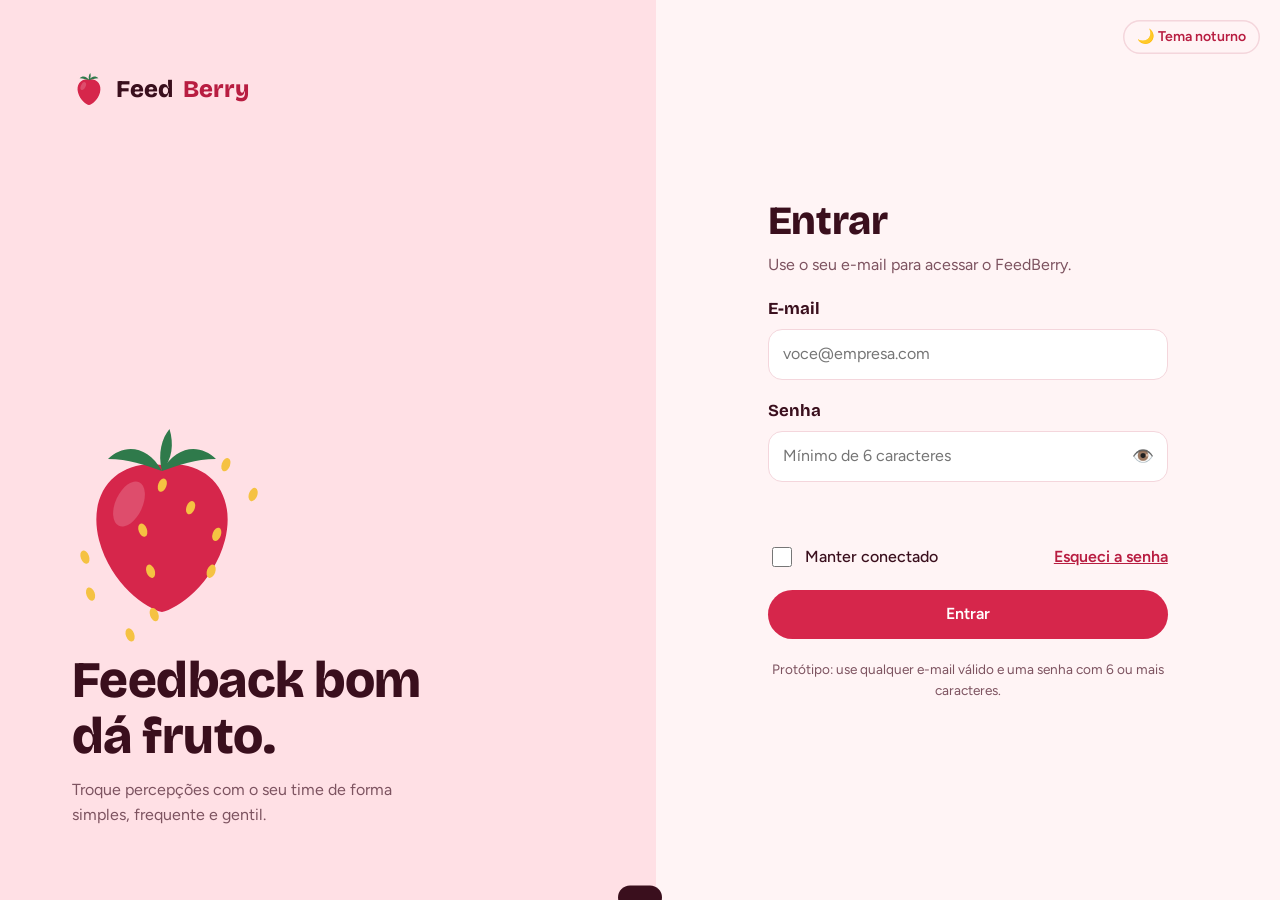
==== src/frontend/index.html @ 47cf2bc6 "feat(frontend): adiciona interface de login" ====
<!doctype html>
<html lang="pt-BR">
<head>
<meta charset="utf-8">
<meta name="viewport" content="width=device-width, initial-scale=1, viewport-fit=cover">
<title>FeedBerry · feedbacks que dão frutos</title>
<link rel="icon" href="data:image/svg+xml,%3Csvg xmlns='http://www.w3.org/2000/svg' viewBox='0 0 100 100'%3E%3Ctext y='.9em' font-size='90'%3E🍓%3C/text%3E%3C/svg%3E">
<link rel="preconnect" href="https://fonts.googleapis.com">
<link rel="preconnect" href="https://fonts.gstatic.com" crossorigin>
<link href="https://fonts.googleapis.com/css2?family=Bricolage+Grotesque:opsz,wght@12..96,500;12..96,700;12..96,800&family=Figtree:wght@400;500;600&display=swap" rel="stylesheet">
<style>
:root{
  --bg:#FFF4F5;--surface:#FFFFFF;--ink:#3A0F1D;--muted:#7D5360;--line:#F4D6DC;
  --berry:#D6264B;--berry-ink:#B81D41;--on-berry:#FFFFFF;--blush:#FFE0E5;--leaf:#2F7A4B;--seed:#F5C242;
  --elogio:#B81D41;--construtivo:#8F5A00;--ideia:#2F7A4B;
  --display:"Bricolage Grotesque","Trebuchet MS",system-ui,sans-serif;
  --body:"Figtree",system-ui,-apple-system,"Segoe UI",sans-serif;
}
:root[data-theme=dark]{color-scheme:dark;--bg:#1C0A10;--surface:#2A1019;--ink:#FFEAEE;--muted:#CBA3AE;--line:#4B2331;
  --berry:#FF5B7B;--berry-ink:#FF8AA1;--on-berry:#2A0A14;--blush:#3D1521;--leaf:#6FD197;
  --elogio:#FF8AA1;--construtivo:#F5C242;--ideia:#6FD197}
*{box-sizing:border-box}
html{scroll-padding-top:env(safe-area-inset-top,0px)}
body{margin:0;background:var(--bg);color:var(--ink);font:400 1rem/1.55 var(--body);min-height:100vh;display:grid;grid-template-columns:248px 1fr}
h1,h2,h3{font-family:var(--display);line-height:1.1;margin:0;letter-spacing:-.01em}
button,input,select,textarea{font:inherit;color:inherit}
:focus-visible{outline:3px solid var(--berry);outline-offset:2px;border-radius:8px}

/* navegação */
aside{position:sticky;top:0;height:100vh;padding:28px 18px;border-right:1px solid var(--line);display:flex;flex-direction:column;gap:28px}
.brand{display:flex;align-items:center;gap:10px;font:800 1.5rem var(--display);padding:0 10px;color:var(--ink);text-decoration:none}
.brand svg{width:34px;height:34px}
.brand span{color:var(--berry-ink)}
nav{display:flex;flex-direction:column;gap:4px}
nav a{display:flex;align-items:center;gap:12px;padding:11px 14px;border-radius:14px;color:var(--muted);text-decoration:none;font-weight:600}
nav a i{font-style:normal;font-size:1.15rem;width:24px;text-align:center}
nav a:hover{background:var(--blush);color:var(--ink)}
nav a[aria-current=page]{background:var(--berry);color:var(--on-berry)}
.me{margin-top:auto;display:flex;align-items:center;gap:10px;padding:12px;border-radius:16px;background:var(--blush)}
.me small{display:block;color:var(--muted);line-height:1.2}
.me strong{line-height:1.2}

/* conteúdo */
main{padding:40px clamp(20px,4vw,56px) 64px;max-width:1040px;width:100%}
.page-h{margin-bottom:28px}
.page-h h1{font-size:clamp(1.9rem,4vw,2.6rem);font-weight:800}
.page-h p{margin:8px 0 0;color:var(--muted);max-width:56ch}

.av{flex:none;width:44px;height:44px;border-radius:50%;display:grid;place-items:center;color:#fff;font:700 1.05rem var(--display)}
.av.lg{width:64px;height:64px;font-size:1.6rem}
.av.sm{width:34px;height:34px;font-size:.9rem}

.btn{display:inline-flex;align-items:center;justify-content:center;gap:8px;border:0;border-radius:999px;padding:12px 22px;font-weight:600;cursor:pointer;background:var(--berry);color:var(--on-berry);text-decoration:none;transition:transform .15s,filter .15s}
.btn:hover{filter:brightness(1.07);transform:translateY(-1px)}
.btn.ghost{background:transparent;color:var(--berry-ink);box-shadow:inset 0 0 0 1.5px var(--line)}
.btn.ghost:hover{background:var(--blush);filter:none}
.btn.sm{padding:6px 14px;font-size:.88rem}

/* painel */
.hero{display:grid;grid-template-columns:1.2fr .8fr;align-items:center;gap:24px;background:var(--blush);border-radius:32px;padding:clamp(24px,4vw,44px)}
.hero h1{font-size:clamp(2.2rem,5vw,3.4rem);font-weight:800}
.hero p{margin:14px 0 24px;max-width:44ch;color:var(--muted)}
.hero .acts{display:flex;gap:10px;flex-wrap:wrap}
.hero svg{width:100%;max-width:260px;justify-self:center;overflow:visible}
.seed{transform-box:fill-box;transform-origin:center;animation:pop .5s cubic-bezier(.3,1.6,.5,1) both;animation-delay:calc(var(--i)*70ms + 200ms)}
@keyframes pop{from{transform:scale(0) rotate(40deg);opacity:0}}
.stats{display:flex;margin:32px 0;border-block:1px solid var(--line)}
.stats div{flex:1;padding:20px 8px 20px 0}
.stats div+div{padding-left:24px;border-left:1px solid var(--line)}
.stats b{display:block;font:800 2.6rem/1 var(--display);color:var(--berry-ink)}
.stats span{color:var(--muted)}
.cols{display:grid;grid-template-columns:1.5fr 1fr;gap:32px;align-items:start}
.cols h2{font-size:1.35rem;margin-bottom:14px}
.bars{display:grid;gap:12px;margin:0;padding:0;list-style:none}
.bars li{display:grid;grid-template-columns:110px 1fr 24px;align-items:center;gap:10px;font-size:.92rem}
.bars .tr{height:10px;border-radius:99px;background:var(--blush);overflow:hidden}
.bars .tr i{display:block;height:100%;border-radius:99px;background:var(--berry)}
.bars em{font-style:normal;font-weight:600;text-align:right}

/* feedbacks */
.list{display:grid;gap:14px}
.fb{display:flex;gap:14px;background:var(--surface);border:1px solid var(--line);border-radius:20px;padding:18px}
.fb-b{flex:1;min-width:0}
.fb header{display:flex;flex-wrap:wrap;align-items:baseline;gap:4px 10px}
.fb .when{margin-left:auto;color:var(--muted);font-size:.85rem}
.fb .anon{font-size:.82rem;color:var(--muted)}
.fb p{margin:6px 0 12px;overflow-wrap:anywhere}
.fb footer{display:flex;flex-wrap:wrap;align-items:center;gap:8px}
.chip,.tag{border-radius:99px;padding:3px 12px;font-size:.82rem;font-weight:600}
.chip{color:var(--c);background:color-mix(in srgb,var(--c) 14%,transparent)}
.tag{color:var(--muted);box-shadow:inset 0 0 0 1px var(--line)}
.ok{margin-left:auto;color:var(--leaf);font-weight:600;font-size:.88rem}
.fb footer .btn{margin-left:auto}
.filters{display:flex;gap:8px;flex-wrap:wrap;margin-bottom:18px}
.filters button{border:0;cursor:pointer;border-radius:99px;padding:8px 16px;font-weight:600;background:var(--surface);box-shadow:inset 0 0 0 1.5px var(--line);color:var(--muted)}
.filters button[aria-pressed=true]{background:var(--ink);color:var(--bg);box-shadow:none}
.empty{text-align:center;padding:48px 20px;border:2px dashed var(--line);border-radius:24px;color:var(--muted)}
.empty b{display:block;font:700 1.2rem var(--display);color:var(--ink);margin-bottom:6px}

/* formulário */
form{display:grid;gap:26px;background:var(--surface);border:1px solid var(--line);border-radius:28px;padding:clamp(20px,4vw,36px)}
fieldset{border:0;padding:0;margin:0}
legend,label.l{font:700 1.05rem var(--display);margin-bottom:10px;display:block;padding:0}
select,textarea{width:100%;border:1.5px solid var(--line);background:var(--bg);border-radius:14px;padding:12px 14px}
textarea{min-height:140px;resize:vertical}
.opts{display:flex;flex-wrap:wrap;gap:10px}
.opts label{position:relative;cursor:pointer}
.opts input{position:absolute;opacity:0;inset:0;cursor:pointer}
.opts span{display:inline-block;padding:9px 16px;border-radius:99px;font-weight:600;box-shadow:inset 0 0 0 1.5px var(--line);color:var(--muted)}
.opts label:has(input:checked) span{background:var(--c,var(--ink));color:var(--bg);box-shadow:none}
.opts label:has(input:focus-visible) span{outline:3px solid var(--berry);outline-offset:2px}
.types label{--c:var(--ink)}
.types label:nth-child(1){--c:var(--berry)}
.types label:nth-child(1):has(input:checked) span{color:var(--on-berry)}
.types label:nth-child(2){--c:#C98400}
.types label:nth-child(3){--c:var(--leaf)}
.types label:nth-child(3):has(input:checked) span{color:var(--bg)}
.sub{display:flex;align-items:center;justify-content:space-between;gap:16px;flex-wrap:wrap}
.sub small{color:var(--muted)}
.chk{display:flex;gap:10px;align-items:center;font-weight:500}
.chk input{width:20px;height:20px;accent-color:var(--berry)}
#err{color:var(--berry-ink);font-weight:600;min-height:1.4em;margin:0}

/* equipe */
.team{display:grid;grid-template-columns:repeat(auto-fill,minmax(230px,1fr));gap:18px}
.mem{background:var(--surface);border:1px solid var(--line);border-radius:24px;padding:24px;display:grid;gap:4px;justify-items:start}
.mem:nth-child(3n+2){border-radius:24px 24px 24px 56px}
.mem:nth-child(3n){border-radius:56px 24px 24px 24px}
.mem h3{font-size:1.25rem;margin-top:10px}
.mem p{margin:0;color:var(--muted);font-size:.92rem}
.mem .n{margin:10px 0 14px;font-size:.92rem}

body{transition:background .3s,color .3s}
.top{display:flex;justify-content:flex-end;gap:8px;margin:-10px 0 18px}
body.out{display:block;padding:0}
body.out aside,body.out main{display:none}
#login{display:none;min-height:100vh;grid-template-columns:1.05fr 1fr}
body.out #login{display:grid}
.l-art{background:var(--blush);display:flex;flex-direction:column;justify-content:center;align-items:flex-start;gap:14px;padding:clamp(28px,6vw,72px)}
.l-art .brand{padding:0;margin-bottom:auto}
.l-art h2{font-size:clamp(2rem,4vw,3.2rem);font-weight:800;max-width:12ch}
.l-art p{margin:0;color:var(--muted);max-width:38ch}
#lart svg{width:min(250px,60%);overflow:visible;margin-block:12px}
.l-form{position:relative;display:grid;align-content:center;padding:clamp(24px,5vw,64px)}
.l-tt{position:absolute;top:calc(20px + env(safe-area-inset-top,0px));right:20px}
#lf{width:100%;max-width:400px;margin:0 auto;background:none;border:0;padding:0;gap:20px}
#lf h1{font-size:2.5rem;font-weight:800}
.sub-t{margin:-10px 0 0;color:var(--muted)}
#lf input:not([type=checkbox]){width:100%;border:1.5px solid var(--line);background:var(--surface);border-radius:14px;padding:12px 14px}
.pw{position:relative}
.pw input{padding-right:52px!important}
.eye{position:absolute;right:6px;top:50%;transform:translateY(-50%);border:0;background:none;cursor:pointer;font-size:1.1rem;padding:8px;border-radius:10px}
#lerr{color:var(--berry-ink);font-weight:600;min-height:1.4em;margin:0}
#lf .sub a{color:var(--berry-ink);font-weight:600}
.hint{color:var(--muted);font-size:.85rem;text-align:center}
@media (max-width:820px){#login{grid-template-columns:1fr}.l-art{padding:24px;gap:8px}.l-art .brand{margin-bottom:0}.l-art p{display:none}#lart svg{width:110px;margin:0}.l-form{align-content:start;padding-top:64px}}
#toast{position:fixed;left:50%;bottom:calc(24px + env(safe-area-inset-bottom,0px));transform:translate(-50%,140%);background:var(--ink);color:var(--bg);padding:12px 22px;border-radius:99px;font-weight:600;transition:transform .35s cubic-bezier(.3,1.4,.5,1);z-index:30}
#toast.on{transform:translate(-50%,0)}

@media (max-width:820px){
  body{grid-template-columns:1fr;padding-bottom:calc(76px + env(safe-area-inset-bottom,0px))}
  aside{position:fixed;inset:auto 0 0 0;height:auto;z-index:20;flex-direction:row;padding:6px 8px calc(6px + env(safe-area-inset-bottom,0px));background:var(--surface);border:0;border-top:1px solid var(--line)}
  .brand,.me{display:none}
  nav{flex-direction:row;width:100%;justify-content:space-around}
  nav a{flex-direction:column;gap:0;padding:6px 8px;font-size:.72rem;border-radius:12px}
  main{padding-top:calc(24px + env(safe-area-inset-top,0px))}
  .hero,.cols{grid-template-columns:1fr}
  .hero svg{max-width:190px;order:-1}
  .stats b{font-size:2rem}
  .stats div+div{padding-left:14px}
}
@media (prefers-reduced-motion:reduce){*{animation:none!important;transition:none!important}}
</style>
</head>
<body>
<aside>
  <a class="brand" href="#painel" aria-label="FeedBerry, ir ao painel"><svg viewBox="0 0 120 130" aria-hidden="true"><use href="#berry-shape"/></svg>Feed<span>Berry</span></a>
  <nav id="nav" aria-label="Principal">
    <a href="#painel"><i>🏡</i>Painel</a>
    <a href="#enviar"><i>✍️</i>Enviar</a>
    <a href="#recebidos"><i>💌</i>Recebidos</a>
    <a href="#enviados"><i>🚀</i>Enviados</a>
    <a href="#equipe"><i>🍓</i>Equipe</a>
  </nav>
  <div class="me" id="me"></div>
</aside>
<main id="app" tabindex="-1"></main>
<section id="login" aria-label="Entrar no FeedBerry">
  <div class="l-art">
    <div class="brand"><svg viewBox="0 0 120 130" aria-hidden="true"><use href="#berry-shape"/></svg>Feed<span>Berry</span></div>
    <div id="lart"></div>
    <h2>Feedback bom dá fruto.</h2>
    <p>Troque percepções com o seu time de forma simples, frequente e gentil.</p>
  </div>
  <div class="l-form">
    <div class="l-tt"><button class="tt btn ghost sm" type="button" onclick="toggleTheme()"></button></div>
    <form id="lf" novalidate onsubmit="entrar(event)">
      <h1>Entrar</h1>
      <p class="sub-t">Use o seu e-mail para acessar o FeedBerry.</p>
      <div><label class="l" for="em">E-mail</label><input id="em" name="email" type="email" autocomplete="email" placeholder="voce@empresa.com"></div>
      <div><label class="l" for="pw">Senha</label><div class="pw"><input id="pw" name="pw" type="password" autocomplete="current-password" placeholder="Mínimo de 6 caracteres"><button class="eye" type="button" onclick="verSenha(this)" aria-label="Mostrar senha">👁️</button></div></div>
      <p id="lerr" role="alert"></p>
      <div class="sub"><label class="chk"><input type="checkbox" name="rem"> Manter conectado</label><a href="#" onclick="event.preventDefault();toast('Recuperação de senha em breve')">Esqueci a senha</a></div>
      <button class="btn" type="submit">Entrar</button>
      <small class="hint">Protótipo: use qualquer e-mail válido e uma senha com 6 ou mais caracteres.</small>
    </form>
  </div>
</section>
<div id="toast" role="status" aria-live="polite"></div>

<svg width="0" height="0" style="position:absolute" aria-hidden="true">
  <symbol id="berry-shape" viewBox="0 0 120 130">
    <path d="M60 28C30 24 10 46 18 78c8 30 32 46 42 48 10-2 34-18 42-48 8-32-12-54-42-50z" fill="var(--berry)"/>
    <ellipse cx="38" cy="54" rx="9" ry="16" transform="rotate(25 38 54)" fill="#fff" opacity=".18"/>
    <path d="M60 32C50 14 34 14 24 24c14 0 24 4 36 8zM60 32c10-18 26-18 36-8-14 0-24 4-36 8zM60 32c-3-12 0-22 5-28 3 10 2 20-5 28z" fill="var(--leaf)"/>
  </symbol>
</svg>

<script>
const $=s=>document.querySelector(s);
const esc=s=>s.replace(/[&<>"']/g,c=>({'&':'&amp;','<':'&lt;','>':'&gt;','"':'&quot;',"'":'&#39;'}[c]));
const ME='Fernando';
const P=[['Fernando','Gerente de Projetos','#D6264B'],['Paula','Desenvolvedora','#D2691E'],['Enzo','Desenvolvedor','#2F7A4B'],['Samara','Desenvolvedora','#8E4BC4'],['Aimê','Desenvolvedora','#2F7FBF'],['Matheus','Desenvolvedor','#B03A7A']].map(([n,r,c])=>({n,r,c}));
const person=n=>P.find(p=>p.n===n);
const TYPES={elogio:{l:'Elogio',i:'🍓'},construtivo:{l:'Construtivo',i:'🌱'},ideia:{l:'Ideia',i:'💡'}};
const TAGS=['Comunicação','Colaboração','Entrega','Liderança','Criatividade','Autonomia'];
let id=100,pref='',flt={in:'todos',out:'todos'};
const F=[
 {id:1,from:'Paula',to:'Fernando',t:'elogio',tags:['Liderança','Comunicação'],m:'Obrigada por abrir espaço na daily para todo mundo opinar. Isso deixou o time bem mais à vontade.',d:0,th:false},
 {id:2,from:'Enzo',to:'Fernando',t:'ideia',tags:['Colaboração'],m:'Que tal fazermos uma retrospectiva curta a cada sprint para revisar os feedbacks do período?',d:1,th:false,anon:true},
 {id:3,from:'Samara',to:'Fernando',t:'construtivo',tags:['Comunicação'],m:'Nas últimas reuniões os prazos mudaram em cima da hora. Avisar com mais antecedência ajudaria a gente a se organizar.',d:3,th:true},
 {id:4,from:'Matheus',to:'Fernando',t:'elogio',tags:['Entrega'],m:'A organização do backlog ficou excelente. Dá para saber exatamente o que vem a seguir.',d:5,th:true},
 {id:5,from:'Aimê',to:'Fernando',t:'elogio',tags:['Colaboração','Autonomia'],m:'Valeu por confiar na minha decisão sobre a arquitetura da API. Aprendi muito com a liberdade.',d:8,th:false},
 {id:6,from:'Fernando',to:'Paula',t:'elogio',tags:['Entrega','Criatividade'],m:'Sua proposta de tela inicial ficou linda e muito clara. Parabéns pelo capricho!',d:1,th:true},
 {id:7,from:'Fernando',to:'Enzo',t:'construtivo',tags:['Comunicação'],m:'Seus commits estão ótimos, mas faltam descrições nos pull requests. Isso ajudaria a revisão.',d:4,th:false},
 {id:8,from:'Paula',to:'Samara',t:'ideia',tags:['Criatividade'],m:'Podemos pensar em um mural de conquistas da equipe na página inicial.',d:2,th:true}
];
const when=d=>d===0?'hoje':d===1?'ontem':`há ${d} dias`;
const av=(n,c='')=>{const p=person(n);return p?`<span class="av ${c}" style="background:${p.c}" aria-hidden="true">${n[0]}</span>`:`<span class="av ${c}" style="background:#9a8088" aria-hidden="true">?</span>`};
const berry=(n,cls='')=>{const pos=[[40,52],[60,48],[80,52],[32,74],[52,70],[72,70],[90,74],[42,94],[62,90],[82,94],[52,110],[72,110]];
 return `<svg viewBox="0 0 120 130" class="${cls}" role="img" aria-label="${n} de 12 sementes preenchidas"><use href="#berry-shape"/>${pos.map(([x,y],i)=>`<ellipse class="seed" style="--i:${i}" cx="${x}" cy="${y}" rx="2.8" ry="4.6" transform="rotate(${i%2?-20:20} ${x} ${y})" fill="${i<n?'var(--seed)':'#fff'}" opacity="${i<n?1:.35}"/>`).join('')}</svg>`};

const card=(f,mode)=>{const who=mode==='in'?(f.anon?'Anônimo':f.from):f.to,ty=TYPES[f.t];
 return `<article class="fb">${av(who)}<div class="fb-b"><header><strong>${mode==='in'?'De':'Para'} ${who}</strong>${f.anon&&mode==='out'?'<span class="anon">enviado como anônimo</span>':''}<span class="when">${when(f.d)}</span></header><p>${esc(f.m)}</p><footer><span class="chip" style="--c:var(--${f.t})">${ty.i} ${ty.l}</span>${f.tags.map(t=>`<span class="tag">${t}</span>`).join('')}${mode==='in'?(f.th?'<span class="ok">Agradecido ✓</span>':`<button class="btn ghost sm" onclick="agradecer(${f.id})">Agradecer</button>`):''}</footer></div></article>`};

const head=(t,p)=>`<div class="page-h"><h1>${t}</h1><p>${p}</p></div>`;
const empty=(t,p,btn='')=>`<div class="empty"><b>${t}</b>${p}${btn?`<div style="margin-top:16px">${btn}</div>`:''}</div>`;

const V={
 painel(){
  const rin=F.filter(f=>f.to===ME),rout=F.filter(f=>f.from===ME),pend=rin.filter(f=>!f.th).length;
  const h=new Date().getHours(),g=h<12?'Bom dia':h<18?'Boa tarde':'Boa noite';
  const cnt=TAGS.map(t=>[t,rin.filter(f=>f.tags.includes(t)).length]).sort((a,b)=>b[1]-a[1]),mx=Math.max(1,cnt[0][1]);
  return `<section class="hero"><div><h1>${g}, ${ME}!</h1><p>Você tem ${rin.length} feedbacks no seu cesto. Cada semente é um retorno que ajuda você a crescer, e o time também espera o seu.</p><div class="acts"><a class="btn" href="#enviar">Enviar um feedback</a><a class="btn ghost" href="#recebidos">Ler recebidos</a></div></div>${berry(Math.min(12,rin.length))}</section>
  <div class="stats"><div><b>${rin.length}</b><span>recebidos</span></div><div><b>${rout.length}</b><span>enviados</span></div><div><b>${pend}</b><span>para agradecer</span></div></div>
  <div class="cols"><section><h2>Chegou agora</h2><div class="list">${rin.slice(0,3).map(f=>card(f,'in')).join('')}</div></section>
  <section><h2>O que mais destacam em você</h2><ul class="bars">${cnt.map(([t,n])=>`<li><span>${t}</span><span class="tr"><i style="width:${n/mx*100}%"></i></span><em>${n}</em></li>`).join('')}</ul></section></div>`},
 enviar(){
  return head('Enviar feedback','Seja específico e gentil: conte o que aconteceu e o efeito que teve. Feedback bom ajuda a pessoa a agir.')+
  `<form id="f" novalidate onsubmit="enviar(event)">
   <div><label class="l" for="to">Para quem?</label><select id="to" name="to"><option value="">Escolha uma pessoa</option>${P.filter(p=>p.n!==ME).map(p=>`<option ${p.n===pref?'selected':''}>${p.n}</option>`).join('')}</select></div>
   <fieldset><legend>Que tipo de feedback é?</legend><div class="opts types">${Object.entries(TYPES).map(([k,v],i)=>`<label><input type="radio" name="t" value="${k}" ${i===0?'checked':''}><span>${v.i} ${v.l}</span></label>`).join('')}</div></fieldset>
   <fieldset><legend>Sobre quais competências?</legend><div class="opts">${TAGS.map(t=>`<label><input type="checkbox" name="tag" value="${t}"><span>${t}</span></label>`).join('')}</div></fieldset>
   <div><label class="l" for="m">Sua mensagem</label><textarea id="m" name="m" maxlength="500" placeholder="Ex.: Na apresentação de ontem, a forma como você explicou a arquitetura deixou tudo mais claro para o cliente." oninput="$('#cnt').textContent=this.value.length"></textarea></div>
   <p id="err" role="alert"></p>
   <div class="sub"><label class="chk"><input type="checkbox" name="anon"> Enviar como anônimo</label><small><span id="cnt">0</span>/500</small><button class="btn" type="submit">Enviar feedback</button></div></form>`},
 recebidos(){return lista('in','Recebidos','Tudo o que o time compartilhou com você.',F.filter(f=>f.to===ME))},
 enviados(){return lista('out','Enviados','O histórico de feedbacks que você deu.',F.filter(f=>f.from===ME))},
 equipe(){
  return head('Equipe Morangotangos','Conheça quem está no seu time e envie um feedback em um toque.')+
  `<div class="team">${P.map(p=>`<article class="mem">${av(p.n,'lg')}<h3>${p.n}</h3><p>${p.r}</p><p class="n">Recebeu ${F.filter(f=>f.to===p.n).length} · Enviou ${F.filter(f=>f.from===p.n).length}</p>${p.n===ME?'<span class="chip" style="--c:var(--elogio)">Você</span>':`<button class="btn ghost sm" onclick="go('enviar','${p.n}')">Enviar feedback</button>`}</article>`).join('')}</div>`}
};
function lista(m,t,sub,items){
  const k=flt[m],shown=k==='todos'?items:items.filter(f=>f.t===k);
  const fl=`<div class="filters" role="group" aria-label="Filtrar por tipo">${['todos',...Object.keys(TYPES)].map(x=>`<button aria-pressed="${k===x}" onclick="setF('${m}','${x}')">${x==='todos'?'Todos':TYPES[x].l}</button>`).join('')}</div>`;
  const body=shown.length?`<div class="list">${shown.map(f=>card(f,m)).join('')}</div>`:items.length?empty('Nada por aqui','Nenhum feedback desse tipo ainda.'):empty('Seu cesto está vazio','Quando houver feedbacks, eles aparecem aqui.','<a class="btn" href="#enviar">Enviar o primeiro</a>');
  return head(t,sub)+fl+body;
}

function route(){
  const v=location.hash.slice(1),k=V[v]?v:'painel';
  $('#app').innerHTML=bar()+V[k]();paintTheme();
  document.querySelectorAll('#nav a').forEach(a=>a.toggleAttribute('aria-current',a.hash==='#'+k)||a.removeAttribute('aria-current'));
  document.querySelectorAll('#nav a[aria-current]').forEach(a=>a.setAttribute('aria-current','page'));
  document.title=`${k[0].toUpperCase()+k.slice(1)} · FeedBerry`;
}
function go(v,to){pref=to||'';location.hash==='#'+v?route():location.hash=v;window.scrollTo(0,0)}
function setF(m,x){flt[m]=x;route()}
function toast(t){const e=$('#toast');e.textContent=t;e.classList.add('on');clearTimeout(toast.t);toast.t=setTimeout(()=>e.classList.remove('on'),2600)}
function agradecer(i){F.find(f=>f.id===i).th=true;route();toast('Agradecimento enviado')}
function enviar(e){
  e.preventDefault();const fd=new FormData(e.target),to=fd.get('to'),m=fd.get('m').trim();
  if(!to)return $('#err').textContent='Escolha quem vai receber o feedback.';
  if(m.length<10)return $('#err').textContent='Escreva pelo menos 10 caracteres para o feedback ser útil.';
  F.unshift({id:++id,from:ME,to,t:fd.get('t'),tags:fd.getAll('tag'),m,d:0,anon:!!fd.get('anon'),th:false});
  pref='';location.hash='enviados';toast(`Feedback enviado para ${to}`);
}
$('#me').innerHTML=`${av(ME,'sm')}<div><strong>${ME}</strong><small>${person(ME).r}</small></div>`;
const bar=()=>`<div class="top"><button class="tt btn ghost sm" type="button" onclick="toggleTheme()"></button><button class="btn ghost sm" type="button" onclick="sair()">Sair</button></div>`;
const getS=k=>{try{return localStorage.getItem(k)}catch(e){return null}};
const setS=(k,v)=>{try{v==null?localStorage.removeItem(k):localStorage.setItem(k,v)}catch(e){}};
let logged=getS('fb-auth')==='1';
function paintTheme(){const d=document.documentElement.dataset.theme==='dark';document.querySelectorAll('.tt').forEach(b=>{b.textContent=d?'☀️ Tema claro':'🌙 Tema noturno'})}
function setTheme(t){document.documentElement.dataset.theme=t;setS('fb-theme',t);paintTheme()}
function toggleTheme(){setTheme(document.documentElement.dataset.theme==='dark'?'light':'dark')}
function verSenha(b){const i=$('#pw'),s=i.type==='password';i.type=s?'text':'password';b.setAttribute('aria-label',s?'Ocultar senha':'Mostrar senha');b.textContent=s?'🙈':'👁️'}
function paintAuth(){document.body.classList.toggle('out',!logged);if(logged)route();else paintTheme()}
function entrar(e){
  e.preventDefault();const fd=new FormData(e.target),em=fd.get('email').trim(),pw=fd.get('pw');
  if(!/^\S+@\S+\.\S+$/.test(em))return $('#lerr').textContent='Digite um e-mail válido, como nome@empresa.com.';
  if(pw.length<6)return $('#lerr').textContent='A senha precisa ter pelo menos 6 caracteres.';
  logged=true;if(fd.get('rem'))setS('fb-auth','1');
  location.hash='painel';paintAuth();window.scrollTo(0,0);toast(`Bem-vindo de volta, ${ME}!`);
}
function sair(){logged=false;setS('fb-auth',null);$('#lf').reset();$('#lerr').textContent='';location.hash='';paintAuth();window.scrollTo(0,0);toast('Você saiu da conta')}
document.documentElement.dataset.theme=getS('fb-theme')||(matchMedia('(prefers-color-scheme:dark)').matches?'dark':'light');
$('#lart').innerHTML=berry(12);
addEventListener('hashchange',()=>{if(logged){route();window.scrollTo(0,0)}});
paintAuth();
</script>
</body>
</html>
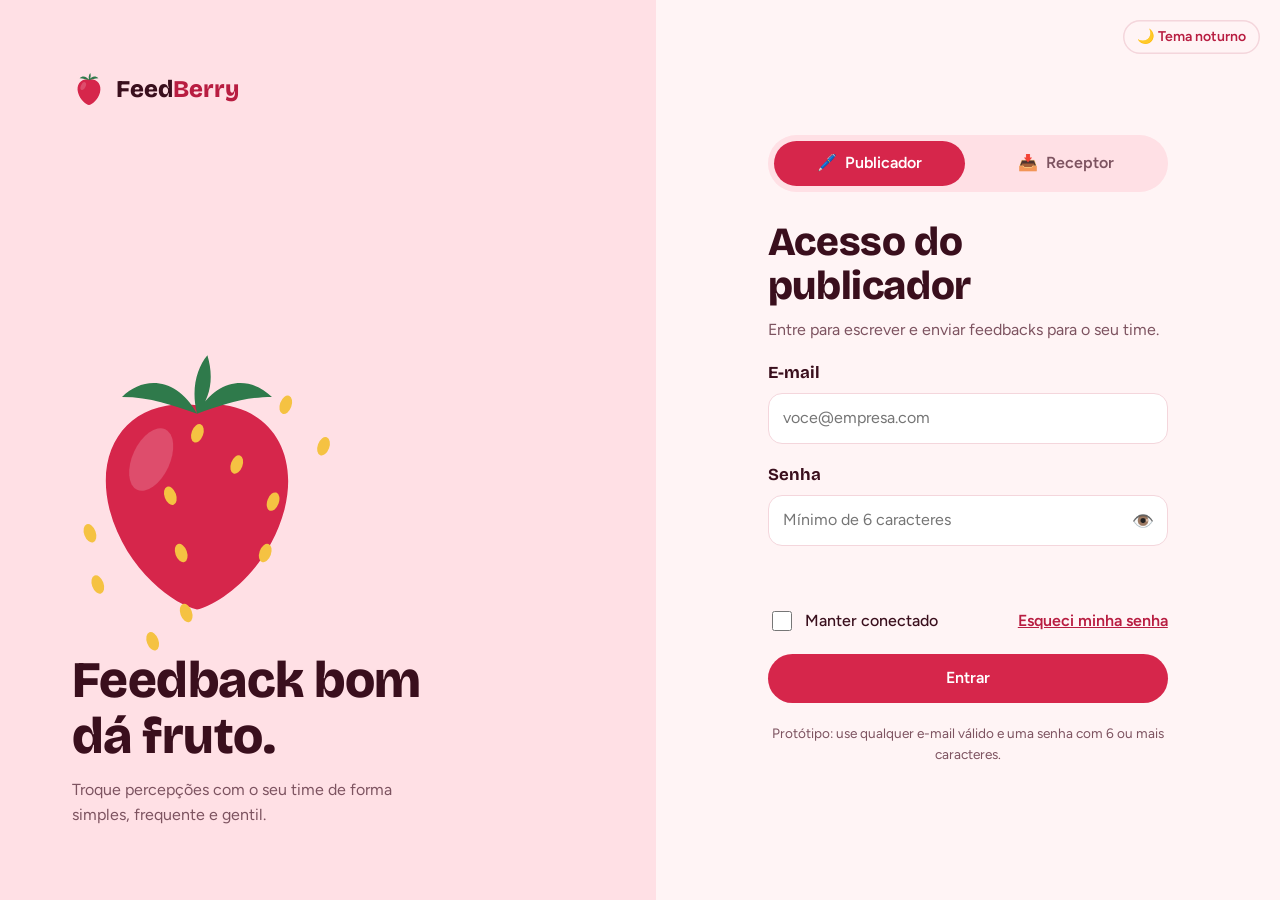
==== commit 803f0eff: "fix(frontend): corrige estrutura de pastas e local da documentação Move o conteúdo de src/frontend/s" ====
--- a/src/frontend/index.html
+++ b/src/frontend/index.html
@@ -3,320 +3,120 @@
 <head>
 <meta charset="utf-8">
 <meta name="viewport" content="width=device-width, initial-scale=1, viewport-fit=cover">
-<title>FeedBerry · feedbacks que dão frutos</title>
+<title>Acesso do publicador · FeedBerry</title>
 <link rel="icon" href="data:image/svg+xml,%3Csvg xmlns='http://www.w3.org/2000/svg' viewBox='0 0 100 100'%3E%3Ctext y='.9em' font-size='90'%3E🍓%3C/text%3E%3C/svg%3E">
 <link rel="preconnect" href="https://fonts.googleapis.com">
 <link rel="preconnect" href="https://fonts.gstatic.com" crossorigin>
 <link href="https://fonts.googleapis.com/css2?family=Bricolage+Grotesque:opsz,wght@12..96,500;12..96,700;12..96,800&family=Figtree:wght@400;500;600&display=swap" rel="stylesheet">
-<style>
-:root{
-  --bg:#FFF4F5;--surface:#FFFFFF;--ink:#3A0F1D;--muted:#7D5360;--line:#F4D6DC;
-  --berry:#D6264B;--berry-ink:#B81D41;--on-berry:#FFFFFF;--blush:#FFE0E5;--leaf:#2F7A4B;--seed:#F5C242;
-  --elogio:#B81D41;--construtivo:#8F5A00;--ideia:#2F7A4B;
-  --display:"Bricolage Grotesque","Trebuchet MS",system-ui,sans-serif;
-  --body:"Figtree",system-ui,-apple-system,"Segoe UI",sans-serif;
-}
-:root[data-theme=dark]{color-scheme:dark;--bg:#1C0A10;--surface:#2A1019;--ink:#FFEAEE;--muted:#CBA3AE;--line:#4B2331;
-  --berry:#FF5B7B;--berry-ink:#FF8AA1;--on-berry:#2A0A14;--blush:#3D1521;--leaf:#6FD197;
-  --elogio:#FF8AA1;--construtivo:#F5C242;--ideia:#6FD197}
-*{box-sizing:border-box}
-html{scroll-padding-top:env(safe-area-inset-top,0px)}
-body{margin:0;background:var(--bg);color:var(--ink);font:400 1rem/1.55 var(--body);min-height:100vh;display:grid;grid-template-columns:248px 1fr}
-h1,h2,h3{font-family:var(--display);line-height:1.1;margin:0;letter-spacing:-.01em}
-button,input,select,textarea{font:inherit;color:inherit}
-:focus-visible{outline:3px solid var(--berry);outline-offset:2px;border-radius:8px}
-
-/* navegação */
-aside{position:sticky;top:0;height:100vh;padding:28px 18px;border-right:1px solid var(--line);display:flex;flex-direction:column;gap:28px}
-.brand{display:flex;align-items:center;gap:10px;font:800 1.5rem var(--display);padding:0 10px;color:var(--ink);text-decoration:none}
-.brand svg{width:34px;height:34px}
-.brand span{color:var(--berry-ink)}
-nav{display:flex;flex-direction:column;gap:4px}
-nav a{display:flex;align-items:center;gap:12px;padding:11px 14px;border-radius:14px;color:var(--muted);text-decoration:none;font-weight:600}
-nav a i{font-style:normal;font-size:1.15rem;width:24px;text-align:center}
-nav a:hover{background:var(--blush);color:var(--ink)}
-nav a[aria-current=page]{background:var(--berry);color:var(--on-berry)}
-.me{margin-top:auto;display:flex;align-items:center;gap:10px;padding:12px;border-radius:16px;background:var(--blush)}
-.me small{display:block;color:var(--muted);line-height:1.2}
-.me strong{line-height:1.2}
-
-/* conteúdo */
-main{padding:40px clamp(20px,4vw,56px) 64px;max-width:1040px;width:100%}
-.page-h{margin-bottom:28px}
-.page-h h1{font-size:clamp(1.9rem,4vw,2.6rem);font-weight:800}
-.page-h p{margin:8px 0 0;color:var(--muted);max-width:56ch}
-
-.av{flex:none;width:44px;height:44px;border-radius:50%;display:grid;place-items:center;color:#fff;font:700 1.05rem var(--display)}
-.av.lg{width:64px;height:64px;font-size:1.6rem}
-.av.sm{width:34px;height:34px;font-size:.9rem}
-
-.btn{display:inline-flex;align-items:center;justify-content:center;gap:8px;border:0;border-radius:999px;padding:12px 22px;font-weight:600;cursor:pointer;background:var(--berry);color:var(--on-berry);text-decoration:none;transition:transform .15s,filter .15s}
-.btn:hover{filter:brightness(1.07);transform:translateY(-1px)}
-.btn.ghost{background:transparent;color:var(--berry-ink);box-shadow:inset 0 0 0 1.5px var(--line)}
-.btn.ghost:hover{background:var(--blush);filter:none}
-.btn.sm{padding:6px 14px;font-size:.88rem}
-
-/* painel */
-.hero{display:grid;grid-template-columns:1.2fr .8fr;align-items:center;gap:24px;background:var(--blush);border-radius:32px;padding:clamp(24px,4vw,44px)}
-.hero h1{font-size:clamp(2.2rem,5vw,3.4rem);font-weight:800}
-.hero p{margin:14px 0 24px;max-width:44ch;color:var(--muted)}
-.hero .acts{display:flex;gap:10px;flex-wrap:wrap}
-.hero svg{width:100%;max-width:260px;justify-self:center;overflow:visible}
-.seed{transform-box:fill-box;transform-origin:center;animation:pop .5s cubic-bezier(.3,1.6,.5,1) both;animation-delay:calc(var(--i)*70ms + 200ms)}
-@keyframes pop{from{transform:scale(0) rotate(40deg);opacity:0}}
-.stats{display:flex;margin:32px 0;border-block:1px solid var(--line)}
-.stats div{flex:1;padding:20px 8px 20px 0}
-.stats div+div{padding-left:24px;border-left:1px solid var(--line)}
-.stats b{display:block;font:800 2.6rem/1 var(--display);color:var(--berry-ink)}
-.stats span{color:var(--muted)}
-.cols{display:grid;grid-template-columns:1.5fr 1fr;gap:32px;align-items:start}
-.cols h2{font-size:1.35rem;margin-bottom:14px}
-.bars{display:grid;gap:12px;margin:0;padding:0;list-style:none}
-.bars li{display:grid;grid-template-columns:110px 1fr 24px;align-items:center;gap:10px;font-size:.92rem}
-.bars .tr{height:10px;border-radius:99px;background:var(--blush);overflow:hidden}
-.bars .tr i{display:block;height:100%;border-radius:99px;background:var(--berry)}
-.bars em{font-style:normal;font-weight:600;text-align:right}
-
-/* feedbacks */
-.list{display:grid;gap:14px}
-.fb{display:flex;gap:14px;background:var(--surface);border:1px solid var(--line);border-radius:20px;padding:18px}
-.fb-b{flex:1;min-width:0}
-.fb header{display:flex;flex-wrap:wrap;align-items:baseline;gap:4px 10px}
-.fb .when{margin-left:auto;color:var(--muted);font-size:.85rem}
-.fb .anon{font-size:.82rem;color:var(--muted)}
-.fb p{margin:6px 0 12px;overflow-wrap:anywhere}
-.fb footer{display:flex;flex-wrap:wrap;align-items:center;gap:8px}
-.chip,.tag{border-radius:99px;padding:3px 12px;font-size:.82rem;font-weight:600}
-.chip{color:var(--c);background:color-mix(in srgb,var(--c) 14%,transparent)}
-.tag{color:var(--muted);box-shadow:inset 0 0 0 1px var(--line)}
-.ok{margin-left:auto;color:var(--leaf);font-weight:600;font-size:.88rem}
-.fb footer .btn{margin-left:auto}
-.filters{display:flex;gap:8px;flex-wrap:wrap;margin-bottom:18px}
-.filters button{border:0;cursor:pointer;border-radius:99px;padding:8px 16px;font-weight:600;background:var(--surface);box-shadow:inset 0 0 0 1.5px var(--line);color:var(--muted)}
-.filters button[aria-pressed=true]{background:var(--ink);color:var(--bg);box-shadow:none}
-.empty{text-align:center;padding:48px 20px;border:2px dashed var(--line);border-radius:24px;color:var(--muted)}
-.empty b{display:block;font:700 1.2rem var(--display);color:var(--ink);margin-bottom:6px}
-
-/* formulário */
-form{display:grid;gap:26px;background:var(--surface);border:1px solid var(--line);border-radius:28px;padding:clamp(20px,4vw,36px)}
-fieldset{border:0;padding:0;margin:0}
-legend,label.l{font:700 1.05rem var(--display);margin-bottom:10px;display:block;padding:0}
-select,textarea{width:100%;border:1.5px solid var(--line);background:var(--bg);border-radius:14px;padding:12px 14px}
-textarea{min-height:140px;resize:vertical}
-.opts{display:flex;flex-wrap:wrap;gap:10px}
-.opts label{position:relative;cursor:pointer}
-.opts input{position:absolute;opacity:0;inset:0;cursor:pointer}
-.opts span{display:inline-block;padding:9px 16px;border-radius:99px;font-weight:600;box-shadow:inset 0 0 0 1.5px var(--line);color:var(--muted)}
-.opts label:has(input:checked) span{background:var(--c,var(--ink));color:var(--bg);box-shadow:none}
-.opts label:has(input:focus-visible) span{outline:3px solid var(--berry);outline-offset:2px}
-.types label{--c:var(--ink)}
-.types label:nth-child(1){--c:var(--berry)}
-.types label:nth-child(1):has(input:checked) span{color:var(--on-berry)}
-.types label:nth-child(2){--c:#C98400}
-.types label:nth-child(3){--c:var(--leaf)}
-.types label:nth-child(3):has(input:checked) span{color:var(--bg)}
-.sub{display:flex;align-items:center;justify-content:space-between;gap:16px;flex-wrap:wrap}
-.sub small{color:var(--muted)}
-.chk{display:flex;gap:10px;align-items:center;font-weight:500}
-.chk input{width:20px;height:20px;accent-color:var(--berry)}
-#err{color:var(--berry-ink);font-weight:600;min-height:1.4em;margin:0}
-
-/* equipe */
-.team{display:grid;grid-template-columns:repeat(auto-fill,minmax(230px,1fr));gap:18px}
-.mem{background:var(--surface);border:1px solid var(--line);border-radius:24px;padding:24px;display:grid;gap:4px;justify-items:start}
-.mem:nth-child(3n+2){border-radius:24px 24px 24px 56px}
-.mem:nth-child(3n){border-radius:56px 24px 24px 24px}
-.mem h3{font-size:1.25rem;margin-top:10px}
-.mem p{margin:0;color:var(--muted);font-size:.92rem}
-.mem .n{margin:10px 0 14px;font-size:.92rem}
-
-body{transition:background .3s,color .3s}
-.top{display:flex;justify-content:flex-end;gap:8px;margin:-10px 0 18px}
-body.out{display:block;padding:0}
-body.out aside,body.out main{display:none}
-#login{display:none;min-height:100vh;grid-template-columns:1.05fr 1fr}
-body.out #login{display:grid}
-.l-art{background:var(--blush);display:flex;flex-direction:column;justify-content:center;align-items:flex-start;gap:14px;padding:clamp(28px,6vw,72px)}
-.l-art .brand{padding:0;margin-bottom:auto}
-.l-art h2{font-size:clamp(2rem,4vw,3.2rem);font-weight:800;max-width:12ch}
-.l-art p{margin:0;color:var(--muted);max-width:38ch}
-#lart svg{width:min(250px,60%);overflow:visible;margin-block:12px}
-.l-form{position:relative;display:grid;align-content:center;padding:clamp(24px,5vw,64px)}
-.l-tt{position:absolute;top:calc(20px + env(safe-area-inset-top,0px));right:20px}
-#lf{width:100%;max-width:400px;margin:0 auto;background:none;border:0;padding:0;gap:20px}
-#lf h1{font-size:2.5rem;font-weight:800}
-.sub-t{margin:-10px 0 0;color:var(--muted)}
-#lf input:not([type=checkbox]){width:100%;border:1.5px solid var(--line);background:var(--surface);border-radius:14px;padding:12px 14px}
-.pw{position:relative}
-.pw input{padding-right:52px!important}
-.eye{position:absolute;right:6px;top:50%;transform:translateY(-50%);border:0;background:none;cursor:pointer;font-size:1.1rem;padding:8px;border-radius:10px}
-#lerr{color:var(--berry-ink);font-weight:600;min-height:1.4em;margin:0}
-#lf .sub a{color:var(--berry-ink);font-weight:600}
-.hint{color:var(--muted);font-size:.85rem;text-align:center}
-@media (max-width:820px){#login{grid-template-columns:1fr}.l-art{padding:24px;gap:8px}.l-art .brand{margin-bottom:0}.l-art p{display:none}#lart svg{width:110px;margin:0}.l-form{align-content:start;padding-top:64px}}
-#toast{position:fixed;left:50%;bottom:calc(24px + env(safe-area-inset-bottom,0px));transform:translate(-50%,140%);background:var(--ink);color:var(--bg);padding:12px 22px;border-radius:99px;font-weight:600;transition:transform .35s cubic-bezier(.3,1.4,.5,1);z-index:30}
-#toast.on{transform:translate(-50%,0)}
-
-@media (max-width:820px){
-  body{grid-template-columns:1fr;padding-bottom:calc(76px + env(safe-area-inset-bottom,0px))}
-  aside{position:fixed;inset:auto 0 0 0;height:auto;z-index:20;flex-direction:row;padding:6px 8px calc(6px + env(safe-area-inset-bottom,0px));background:var(--surface);border:0;border-top:1px solid var(--line)}
-  .brand,.me{display:none}
-  nav{flex-direction:row;width:100%;justify-content:space-around}
-  nav a{flex-direction:column;gap:0;padding:6px 8px;font-size:.72rem;border-radius:12px}
-  main{padding-top:calc(24px + env(safe-area-inset-top,0px))}
-  .hero,.cols{grid-template-columns:1fr}
-  .hero svg{max-width:190px;order:-1}
-  .stats b{font-size:2rem}
-  .stats div+div{padding-left:14px}
-}
-@media (prefers-reduced-motion:reduce){*{animation:none!important;transition:none!important}}
-</style>
+<script src="utils/tema-inicial.js"></script>
+<link rel="stylesheet" href="estilos/tokens.css">
+<link rel="stylesheet" href="estilos/base.css">
+<link rel="stylesheet" href="componentes/berry/berry.css">
+<link rel="stylesheet" href="componentes/cabecalho/cabecalho.css">
+<link rel="stylesheet" href="componentes/toast/toast.css">
+<link rel="stylesheet" href="login/login.css">
 </head>
 <body>
-<aside>
-  <a class="brand" href="#painel" aria-label="FeedBerry, ir ao painel"><svg viewBox="0 0 120 130" aria-hidden="true"><use href="#berry-shape"/></svg>Feed<span>Berry</span></a>
-  <nav id="nav" aria-label="Principal">
-    <a href="#painel"><i>🏡</i>Painel</a>
-    <a href="#enviar"><i>✍️</i>Enviar</a>
-    <a href="#recebidos"><i>💌</i>Recebidos</a>
-    <a href="#enviados"><i>🚀</i>Enviados</a>
-    <a href="#equipe"><i>🍓</i>Equipe</a>
-  </nav>
-  <div class="me" id="me"></div>
-</aside>
-<main id="app" tabindex="-1"></main>
-<section id="login" aria-label="Entrar no FeedBerry">
-  <div class="l-art">
-    <div class="brand"><svg viewBox="0 0 120 130" aria-hidden="true"><use href="#berry-shape"/></svg>Feed<span>Berry</span></div>
-    <div id="lart"></div>
+<main class="login">
+
+  <!-- lado esquerdo: identidade visual -->
+  <section class="login__arte" aria-label="FeedBerry">
+    <div class="login__marca" data-marca></div>
+    <div class="login__berry" data-berry></div>
     <h2>Feedback bom dá fruto.</h2>
     <p>Troque percepções com o seu time de forma simples, frequente e gentil.</p>
-  </div>
-  <div class="l-form">
-    <div class="l-tt"><button class="tt btn ghost sm" type="button" onclick="toggleTheme()"></button></div>
-    <form id="lf" novalidate onsubmit="entrar(event)">
-      <h1>Entrar</h1>
-      <p class="sub-t">Use o seu e-mail para acessar o FeedBerry.</p>
-      <div><label class="l" for="em">E-mail</label><input id="em" name="email" type="email" autocomplete="email" placeholder="voce@empresa.com"></div>
-      <div><label class="l" for="pw">Senha</label><div class="pw"><input id="pw" name="pw" type="password" autocomplete="current-password" placeholder="Mínimo de 6 caracteres"><button class="eye" type="button" onclick="verSenha(this)" aria-label="Mostrar senha">👁️</button></div></div>
-      <p id="lerr" role="alert"></p>
-      <div class="sub"><label class="chk"><input type="checkbox" name="rem"> Manter conectado</label><a href="#" onclick="event.preventDefault();toast('Recuperação de senha em breve')">Esqueci a senha</a></div>
-      <button class="btn" type="submit">Entrar</button>
-      <small class="hint">Protótipo: use qualquer e-mail válido e uma senha com 6 ou mais caracteres.</small>
-    </form>
-  </div>
-</section>
-<div id="toast" role="status" aria-live="polite"></div>
+  </section>
 
-<svg width="0" height="0" style="position:absolute" aria-hidden="true">
-  <symbol id="berry-shape" viewBox="0 0 120 130">
-    <path d="M60 28C30 24 10 46 18 78c8 30 32 46 42 48 10-2 34-18 42-48 8-32-12-54-42-50z" fill="var(--berry)"/>
-    <ellipse cx="38" cy="54" rx="9" ry="16" transform="rotate(25 38 54)" fill="#fff" opacity=".18"/>
-    <path d="M60 32C50 14 34 14 24 24c14 0 24 4 36 8zM60 32c10-18 26-18 36-8-14 0-24 4-36 8zM60 32c-3-12 0-22 5-28 3 10 2 20-5 28z" fill="var(--leaf)"/>
-  </symbol>
-</svg>
+  <!-- lado direito: acesso -->
+  <section class="login__lado" aria-label="Entrar no FeedBerry">
+    <div class="login__tema">
+      <button class="btn ghost sm" type="button" data-acao="alternar-tema"></button>
+    </div>
 
-<script>
-const $=s=>document.querySelector(s);
-const esc=s=>s.replace(/[&<>"']/g,c=>({'&':'&amp;','<':'&lt;','>':'&gt;','"':'&quot;',"'":'&#39;'}[c]));
-const ME='Fernando';
-const P=[['Fernando','Gerente de Projetos','#D6264B'],['Paula','Desenvolvedora','#D2691E'],['Enzo','Desenvolvedor','#2F7A4B'],['Samara','Desenvolvedora','#8E4BC4'],['Aimê','Desenvolvedora','#2F7FBF'],['Matheus','Desenvolvedor','#B03A7A']].map(([n,r,c])=>({n,r,c}));
-const person=n=>P.find(p=>p.n===n);
-const TYPES={elogio:{l:'Elogio',i:'🍓'},construtivo:{l:'Construtivo',i:'🌱'},ideia:{l:'Ideia',i:'💡'}};
-const TAGS=['Comunicação','Colaboração','Entrega','Liderança','Criatividade','Autonomia'];
-let id=100,pref='',flt={in:'todos',out:'todos'};
-const F=[
- {id:1,from:'Paula',to:'Fernando',t:'elogio',tags:['Liderança','Comunicação'],m:'Obrigada por abrir espaço na daily para todo mundo opinar. Isso deixou o time bem mais à vontade.',d:0,th:false},
- {id:2,from:'Enzo',to:'Fernando',t:'ideia',tags:['Colaboração'],m:'Que tal fazermos uma retrospectiva curta a cada sprint para revisar os feedbacks do período?',d:1,th:false,anon:true},
- {id:3,from:'Samara',to:'Fernando',t:'construtivo',tags:['Comunicação'],m:'Nas últimas reuniões os prazos mudaram em cima da hora. Avisar com mais antecedência ajudaria a gente a se organizar.',d:3,th:true},
- {id:4,from:'Matheus',to:'Fernando',t:'elogio',tags:['Entrega'],m:'A organização do backlog ficou excelente. Dá para saber exatamente o que vem a seguir.',d:5,th:true},
- {id:5,from:'Aimê',to:'Fernando',t:'elogio',tags:['Colaboração','Autonomia'],m:'Valeu por confiar na minha decisão sobre a arquitetura da API. Aprendi muito com a liberdade.',d:8,th:false},
- {id:6,from:'Fernando',to:'Paula',t:'elogio',tags:['Entrega','Criatividade'],m:'Sua proposta de tela inicial ficou linda e muito clara. Parabéns pelo capricho!',d:1,th:true},
- {id:7,from:'Fernando',to:'Enzo',t:'construtivo',tags:['Comunicação'],m:'Seus commits estão ótimos, mas faltam descrições nos pull requests. Isso ajudaria a revisão.',d:4,th:false},
- {id:8,from:'Paula',to:'Samara',t:'ideia',tags:['Criatividade'],m:'Podemos pensar em um mural de conquistas da equipe na página inicial.',d:2,th:true}
-];
-const when=d=>d===0?'hoje':d===1?'ontem':`há ${d} dias`;
-const av=(n,c='')=>{const p=person(n);return p?`<span class="av ${c}" style="background:${p.c}" aria-hidden="true">${n[0]}</span>`:`<span class="av ${c}" style="background:#9a8088" aria-hidden="true">?</span>`};
-const berry=(n,cls='')=>{const pos=[[40,52],[60,48],[80,52],[32,74],[52,70],[72,70],[90,74],[42,94],[62,90],[82,94],[52,110],[72,110]];
- return `<svg viewBox="0 0 120 130" class="${cls}" role="img" aria-label="${n} de 12 sementes preenchidas"><use href="#berry-shape"/>${pos.map(([x,y],i)=>`<ellipse class="seed" style="--i:${i}" cx="${x}" cy="${y}" rx="2.8" ry="4.6" transform="rotate(${i%2?-20:20} ${x} ${y})" fill="${i<n?'var(--seed)':'#fff'}" opacity="${i<n?1:.35}"/>`).join('')}</svg>`};
+    <div class="login__caixa">
 
-const card=(f,mode)=>{const who=mode==='in'?(f.anon?'Anônimo':f.from):f.to,ty=TYPES[f.t];
- return `<article class="fb">${av(who)}<div class="fb-b"><header><strong>${mode==='in'?'De':'Para'} ${who}</strong>${f.anon&&mode==='out'?'<span class="anon">enviado como anônimo</span>':''}<span class="when">${when(f.d)}</span></header><p>${esc(f.m)}</p><footer><span class="chip" style="--c:var(--${f.t})">${ty.i} ${ty.l}</span>${f.tags.map(t=>`<span class="tag">${t}</span>`).join('')}${mode==='in'?(f.th?'<span class="ok">Agradecido ✓</span>':`<button class="btn ghost sm" onclick="agradecer(${f.id})">Agradecer</button>`):''}</footer></div></article>`};
+      <!-- alternar entre os dois acessos -->
+      <div class="abas" role="tablist" aria-label="Escolha o tipo de acesso">
+        <button class="aba" type="button" role="tab" id="aba-publicador" data-perfil="publicador"
+                aria-controls="painel-publicador" aria-selected="true">
+          <span aria-hidden="true">🖊️</span> Publicador
+        </button>
+        <button class="aba" type="button" role="tab" id="aba-receptor" data-perfil="receptor"
+                aria-controls="painel-receptor" aria-selected="false" tabindex="-1">
+          <span aria-hidden="true">📥</span> Receptor
+        </button>
+      </div>
 
-const head=(t,p)=>`<div class="page-h"><h1>${t}</h1><p>${p}</p></div>`;
-const empty=(t,p,btn='')=>`<div class="empty"><b>${t}</b>${p}${btn?`<div style="margin-top:16px">${btn}</div>`:''}</div>`;
+      <!-- ===================== login do PUBLICADOR ===================== -->
+      <div class="painel" role="tabpanel" id="painel-publicador" aria-labelledby="aba-publicador">
+        <form class="login__form" data-perfil="publicador" novalidate>
+          <div>
+            <h1>Acesso do publicador</h1>
+            <p class="login__sub">Entre para escrever e enviar feedbacks para o seu time.</p>
+          </div>
 
-const V={
- painel(){
-  const rin=F.filter(f=>f.to===ME),rout=F.filter(f=>f.from===ME),pend=rin.filter(f=>!f.th).length;
-  const h=new Date().getHours(),g=h<12?'Bom dia':h<18?'Boa tarde':'Boa noite';
-  const cnt=TAGS.map(t=>[t,rin.filter(f=>f.tags.includes(t)).length]).sort((a,b)=>b[1]-a[1]),mx=Math.max(1,cnt[0][1]);
-  return `<section class="hero"><div><h1>${g}, ${ME}!</h1><p>Você tem ${rin.length} feedbacks no seu cesto. Cada semente é um retorno que ajuda você a crescer, e o time também espera o seu.</p><div class="acts"><a class="btn" href="#enviar">Enviar um feedback</a><a class="btn ghost" href="#recebidos">Ler recebidos</a></div></div>${berry(Math.min(12,rin.length))}</section>
-  <div class="stats"><div><b>${rin.length}</b><span>recebidos</span></div><div><b>${rout.length}</b><span>enviados</span></div><div><b>${pend}</b><span>para agradecer</span></div></div>
-  <div class="cols"><section><h2>Chegou agora</h2><div class="list">${rin.slice(0,3).map(f=>card(f,'in')).join('')}</div></section>
-  <section><h2>O que mais destacam em você</h2><ul class="bars">${cnt.map(([t,n])=>`<li><span>${t}</span><span class="tr"><i style="width:${n/mx*100}%"></i></span><em>${n}</em></li>`).join('')}</ul></section></div>`},
- enviar(){
-  return head('Enviar feedback','Seja específico e gentil: conte o que aconteceu e o efeito que teve. Feedback bom ajuda a pessoa a agir.')+
-  `<form id="f" novalidate onsubmit="enviar(event)">
-   <div><label class="l" for="to">Para quem?</label><select id="to" name="to"><option value="">Escolha uma pessoa</option>${P.filter(p=>p.n!==ME).map(p=>`<option ${p.n===pref?'selected':''}>${p.n}</option>`).join('')}</select></div>
-   <fieldset><legend>Que tipo de feedback é?</legend><div class="opts types">${Object.entries(TYPES).map(([k,v],i)=>`<label><input type="radio" name="t" value="${k}" ${i===0?'checked':''}><span>${v.i} ${v.l}</span></label>`).join('')}</div></fieldset>
-   <fieldset><legend>Sobre quais competências?</legend><div class="opts">${TAGS.map(t=>`<label><input type="checkbox" name="tag" value="${t}"><span>${t}</span></label>`).join('')}</div></fieldset>
-   <div><label class="l" for="m">Sua mensagem</label><textarea id="m" name="m" maxlength="500" placeholder="Ex.: Na apresentação de ontem, a forma como você explicou a arquitetura deixou tudo mais claro para o cliente." oninput="$('#cnt').textContent=this.value.length"></textarea></div>
-   <p id="err" role="alert"></p>
-   <div class="sub"><label class="chk"><input type="checkbox" name="anon"> Enviar como anônimo</label><small><span id="cnt">0</span>/500</small><button class="btn" type="submit">Enviar feedback</button></div></form>`},
- recebidos(){return lista('in','Recebidos','Tudo o que o time compartilhou com você.',F.filter(f=>f.to===ME))},
- enviados(){return lista('out','Enviados','O histórico de feedbacks que você deu.',F.filter(f=>f.from===ME))},
- equipe(){
-  return head('Equipe Morangotangos','Conheça quem está no seu time e envie um feedback em um toque.')+
-  `<div class="team">${P.map(p=>`<article class="mem">${av(p.n,'lg')}<h3>${p.n}</h3><p>${p.r}</p><p class="n">Recebeu ${F.filter(f=>f.to===p.n).length} · Enviou ${F.filter(f=>f.from===p.n).length}</p>${p.n===ME?'<span class="chip" style="--c:var(--elogio)">Você</span>':`<button class="btn ghost sm" onclick="go('enviar','${p.n}')">Enviar feedback</button>`}</article>`).join('')}</div>`}
-};
-function lista(m,t,sub,items){
-  const k=flt[m],shown=k==='todos'?items:items.filter(f=>f.t===k);
-  const fl=`<div class="filters" role="group" aria-label="Filtrar por tipo">${['todos',...Object.keys(TYPES)].map(x=>`<button aria-pressed="${k===x}" onclick="setF('${m}','${x}')">${x==='todos'?'Todos':TYPES[x].l}</button>`).join('')}</div>`;
-  const body=shown.length?`<div class="list">${shown.map(f=>card(f,m)).join('')}</div>`:items.length?empty('Nada por aqui','Nenhum feedback desse tipo ainda.'):empty('Seu cesto está vazio','Quando houver feedbacks, eles aparecem aqui.','<a class="btn" href="#enviar">Enviar o primeiro</a>');
-  return head(t,sub)+fl+body;
-}
+          <div>
+            <label class="rotulo" for="publicador-email">E-mail</label>
+            <input id="publicador-email" name="email" type="email" autocomplete="email" placeholder="voce@empresa.com">
+          </div>
 
-function route(){
-  const v=location.hash.slice(1),k=V[v]?v:'painel';
-  $('#app').innerHTML=bar()+V[k]();paintTheme();
-  document.querySelectorAll('#nav a').forEach(a=>a.toggleAttribute('aria-current',a.hash==='#'+k)||a.removeAttribute('aria-current'));
-  document.querySelectorAll('#nav a[aria-current]').forEach(a=>a.setAttribute('aria-current','page'));
-  document.title=`${k[0].toUpperCase()+k.slice(1)} · FeedBerry`;
-}
-function go(v,to){pref=to||'';location.hash==='#'+v?route():location.hash=v;window.scrollTo(0,0)}
-function setF(m,x){flt[m]=x;route()}
-function toast(t){const e=$('#toast');e.textContent=t;e.classList.add('on');clearTimeout(toast.t);toast.t=setTimeout(()=>e.classList.remove('on'),2600)}
-function agradecer(i){F.find(f=>f.id===i).th=true;route();toast('Agradecimento enviado')}
-function enviar(e){
-  e.preventDefault();const fd=new FormData(e.target),to=fd.get('to'),m=fd.get('m').trim();
-  if(!to)return $('#err').textContent='Escolha quem vai receber o feedback.';
-  if(m.length<10)return $('#err').textContent='Escreva pelo menos 10 caracteres para o feedback ser útil.';
-  F.unshift({id:++id,from:ME,to,t:fd.get('t'),tags:fd.getAll('tag'),m,d:0,anon:!!fd.get('anon'),th:false});
-  pref='';location.hash='enviados';toast(`Feedback enviado para ${to}`);
-}
-$('#me').innerHTML=`${av(ME,'sm')}<div><strong>${ME}</strong><small>${person(ME).r}</small></div>`;
-const bar=()=>`<div class="top"><button class="tt btn ghost sm" type="button" onclick="toggleTheme()"></button><button class="btn ghost sm" type="button" onclick="sair()">Sair</button></div>`;
-const getS=k=>{try{return localStorage.getItem(k)}catch(e){return null}};
-const setS=(k,v)=>{try{v==null?localStorage.removeItem(k):localStorage.setItem(k,v)}catch(e){}};
-let logged=getS('fb-auth')==='1';
-function paintTheme(){const d=document.documentElement.dataset.theme==='dark';document.querySelectorAll('.tt').forEach(b=>{b.textContent=d?'☀️ Tema claro':'🌙 Tema noturno'})}
-function setTheme(t){document.documentElement.dataset.theme=t;setS('fb-theme',t);paintTheme()}
-function toggleTheme(){setTheme(document.documentElement.dataset.theme==='dark'?'light':'dark')}
-function verSenha(b){const i=$('#pw'),s=i.type==='password';i.type=s?'text':'password';b.setAttribute('aria-label',s?'Ocultar senha':'Mostrar senha');b.textContent=s?'🙈':'👁️'}
-function paintAuth(){document.body.classList.toggle('out',!logged);if(logged)route();else paintTheme()}
-function entrar(e){
-  e.preventDefault();const fd=new FormData(e.target),em=fd.get('email').trim(),pw=fd.get('pw');
-  if(!/^\S+@\S+\.\S+$/.test(em))return $('#lerr').textContent='Digite um e-mail válido, como nome@empresa.com.';
-  if(pw.length<6)return $('#lerr').textContent='A senha precisa ter pelo menos 6 caracteres.';
-  logged=true;if(fd.get('rem'))setS('fb-auth','1');
-  location.hash='painel';paintAuth();window.scrollTo(0,0);toast(`Bem-vindo de volta, ${ME}!`);
-}
-function sair(){logged=false;setS('fb-auth',null);$('#lf').reset();$('#lerr').textContent='';location.hash='';paintAuth();window.scrollTo(0,0);toast('Você saiu da conta')}
-document.documentElement.dataset.theme=getS('fb-theme')||(matchMedia('(prefers-color-scheme:dark)').matches?'dark':'light');
-$('#lart').innerHTML=berry(12);
-addEventListener('hashchange',()=>{if(logged){route();window.scrollTo(0,0)}});
-paintAuth();
-</script>
+          <div>
+            <label class="rotulo" for="publicador-senha">Senha</label>
+            <div class="senha">
+              <input id="publicador-senha" name="senha" type="password" autocomplete="current-password" placeholder="Mínimo de 6 caracteres">
+              <button class="olho" type="button" data-alternar-senha aria-controls="publicador-senha" aria-label="Mostrar senha" aria-pressed="false">👁️</button>
+            </div>
+          </div>
+
+          <p class="login__erro" role="alert" data-erro></p>
+
+          <div class="login__linha">
+            <label class="chk"><input type="checkbox" name="lembrar"> Manter conectado</label>
+            <a href="#" data-esqueci>Esqueci minha senha</a>
+          </div>
+
+          <button class="btn" type="submit">Entrar</button>
+          <small class="login__dica">Protótipo: use qualquer e-mail válido e uma senha com 6 ou mais caracteres.</small>
+        </form>
+      </div>
+
+      <!-- ====================== login do RECEPTOR ====================== -->
+      <div class="painel" role="tabpanel" id="painel-receptor" aria-labelledby="aba-receptor" hidden>
+        <form class="login__form" data-perfil="receptor" novalidate>
+          <div>
+            <h1>Acesso do receptor</h1>
+            <p class="login__sub">Entre para ler os feedbacks que você recebeu e acompanhar as suas metas.</p>
+          </div>
+
+          <div>
+            <label class="rotulo" for="receptor-email">E-mail</label>
+            <input id="receptor-email" name="email" type="email" autocomplete="email" placeholder="voce@empresa.com">
+          </div>
+
+          <div>
+            <label class="rotulo" for="receptor-senha">Senha</label>
+            <div class="senha">
+              <input id="receptor-senha" name="senha" type="password" autocomplete="current-password" placeholder="Mínimo de 6 caracteres">
+              <button class="olho" type="button" data-alternar-senha aria-controls="receptor-senha" aria-label="Mostrar senha" aria-pressed="false">👁️</button>
+            </div>
+          </div>
+
+          <p class="login__erro" role="alert" data-erro></p>
+
+          <div class="login__linha">
+            <label class="chk"><input type="checkbox" name="lembrar"> Manter conectado</label>
+            <a href="#" data-esqueci>Esqueci minha senha</a>
+          </div>
+
+          <button class="btn" type="submit">Entrar</button>
+          <small class="login__dica">Protótipo: use qualquer e-mail válido e uma senha com 6 ou mais caracteres.</small>
+        </form>
+      </div>
+
+    </div>
+  </section>
+</main>
+<noscript><p class="sem-js">Ative o JavaScript para usar o FeedBerry.</p></noscript>
+<script type="module" src="login/login.js"></script>
 </body>
 </html>
--- a/src/frontend/estilos/tokens.css
+++ b/src/frontend/estilos/tokens.css
@@ -0,0 +1,34 @@
+/* ==========================================================================
+   FeedBerry · tokens de design
+   Cores, fontes e tema claro/escuro, extraídos do login (PR #14).
+   Regra do projeto: nenhuma cor fixa fora deste arquivo.
+   O tema escuro é ativado por <html data-theme="dark">.
+   ========================================================================== */
+:root{
+  --bg:#FFF4F5;--surface:#FFFFFF;--ink:#3A0F1D;--muted:#7D5360;--line:#F4D6DC;
+  --berry:#D6264B;--berry-ink:#B81D41;--on-berry:#FFFFFF;--blush:#FFE0E5;--leaf:#2F7A4B;--seed:#F5C242;
+  --brilho:#FFFFFF;
+
+  /* tipos de feedback */
+  --elogio:#B81D41;--construtivo:#8F5A00;--ideia:#2F7A4B;
+
+  /* status de metas e pontos de melhoria */
+  --status-aberto:var(--berry-ink);
+  --status-andamento:var(--construtivo);
+  --status-concluido:var(--leaf);
+  --status-atrasado:var(--berry-ink);
+
+  /* avatares: a cor é escolhida pelo nome (ver componentes/avatar) */
+  --neutro:#9A8088;--on-avatar:#FFFFFF;
+  --avatar-1:#D6264B;--avatar-2:#D2691E;--avatar-3:#2F7A4B;
+  --avatar-4:#8E4BC4;--avatar-5:#2F7FBF;--avatar-6:#B03A7A;
+
+  --display:"Bricolage Grotesque","Trebuchet MS",system-ui,sans-serif;
+  --body:"Figtree",system-ui,-apple-system,"Segoe UI",sans-serif;
+}
+:root[data-theme=dark]{
+  color-scheme:dark;
+  --bg:#1C0A10;--surface:#2A1019;--ink:#FFEAEE;--muted:#CBA3AE;--line:#4B2331;
+  --berry:#FF5B7B;--berry-ink:#FF8AA1;--on-berry:#2A0A14;--blush:#3D1521;--leaf:#6FD197;
+  --elogio:#FF8AA1;--construtivo:#F5C242;--ideia:#6FD197;
+}
--- a/src/frontend/estilos/base.css
+++ b/src/frontend/estilos/base.css
@@ -0,0 +1,28 @@
+/* ==========================================================================
+   FeedBerry · base
+   Reset, tipografia, foco, botões e selos usados em todas as telas.
+   Cores e fontes vêm de tokens.css.
+   ========================================================================== */
+*{box-sizing:border-box}
+[hidden]{display:none!important}
+html{scroll-padding-top:env(safe-area-inset-top,0px)}
+body{margin:0;background:var(--bg);color:var(--ink);font:400 1rem/1.55 var(--body);min-height:100vh;transition:background .3s,color .3s}
+h1,h2,h3{font-family:var(--display);line-height:1.1;margin:0;letter-spacing:-.01em}
+button,input,select,textarea{font:inherit;color:inherit}
+:focus-visible{outline:3px solid var(--berry);outline-offset:2px;border-radius:8px}
+
+/* botões */
+.btn{display:inline-flex;align-items:center;justify-content:center;gap:8px;border:0;border-radius:999px;padding:12px 22px;font-weight:600;cursor:pointer;background:var(--berry);color:var(--on-berry);text-decoration:none;transition:transform .15s,filter .15s}
+.btn:hover{filter:brightness(1.07);transform:translateY(-1px)}
+.btn.ghost{background:transparent;color:var(--berry-ink);box-shadow:inset 0 0 0 1.5px var(--line)}
+.btn.ghost:hover{background:var(--blush);filter:none}
+.btn.sm{padding:6px 14px;font-size:.88rem}
+
+/* selos: .chip usa a cor de --c; .tag é neutro */
+.chip,.tag{border-radius:99px;padding:3px 12px;font-size:.82rem;font-weight:600}
+.chip{color:var(--c);background:color-mix(in srgb,var(--c) 14%,transparent)}
+.tag{color:var(--muted);box-shadow:inset 0 0 0 1px var(--line)}
+
+.sem-js{padding:24px;text-align:center;color:var(--muted)}
+
+@media (prefers-reduced-motion:reduce){*{animation:none!important;transition:none!important}}
--- a/src/frontend/componentes/berry/berry.css
+++ b/src/frontend/componentes/berry/berry.css
@@ -0,0 +1,4 @@
+.berry-sprite{position:absolute;width:0;height:0;overflow:hidden}
+.berry-logo{width:34px;height:34px}
+.seed{transform-box:fill-box;transform-origin:center;animation:pop .5s cubic-bezier(.3,1.6,.5,1) both;animation-delay:calc(var(--i)*70ms + 200ms)}
+@keyframes pop{from{transform:scale(0) rotate(40deg);opacity:0}}
--- a/src/frontend/componentes/cabecalho/cabecalho.css
+++ b/src/frontend/componentes/cabecalho/cabecalho.css
@@ -0,0 +1,6 @@
+.marca{display:flex;align-items:center;gap:10px;font:800 1.5rem var(--display);padding:0 10px;color:var(--ink);text-decoration:none}
+.marca__nome span{color:var(--berry-ink)}
+.cabecalho__usuario{display:flex;align-items:center;gap:10px;padding:12px;border-radius:16px;background:var(--blush)}
+.cabecalho__usuario small{display:block;color:var(--muted);line-height:1.2}
+.cabecalho__usuario strong{line-height:1.2}
+.barra-acoes{display:flex;justify-content:flex-end;gap:8px;margin:-10px 0 18px}
--- a/src/frontend/componentes/toast/toast.css
+++ b/src/frontend/componentes/toast/toast.css
@@ -0,0 +1,2 @@
+.toast{position:fixed;left:50%;bottom:calc(24px + env(safe-area-inset-bottom,0px));transform:translate(-50%,140%);opacity:0;pointer-events:none;background:var(--ink);color:var(--bg);padding:12px 22px;border-radius:99px;font-weight:600;transition:transform .35s cubic-bezier(.3,1.4,.5,1),opacity .2s;z-index:30;max-width:calc(100vw - 32px);text-align:center}
+.toast.on{transform:translate(-50%,0);opacity:1}
--- a/src/frontend/login/login.css
+++ b/src/frontend/login/login.css
@@ -0,0 +1,52 @@
+/* ==========================================================================
+   Tela de login (issue #6). Cores e fontes vêm de estilos/tokens.css.
+   ========================================================================== */
+.login{min-height:100vh;display:grid;grid-template-columns:1.05fr 1fr}
+
+/* lado esquerdo */
+.login__arte{background:var(--blush);display:flex;flex-direction:column;justify-content:center;align-items:flex-start;gap:14px;padding:clamp(28px,6vw,72px)}
+.login__marca{margin-bottom:auto}
+.login__marca .marca{padding:0}
+.login__arte h2{font-size:clamp(2rem,4vw,3.2rem);font-weight:800;max-width:12ch}
+.login__arte p{margin:0;color:var(--muted);max-width:38ch}
+.login__berry{width:min(250px,60%)}
+.login__berry svg{width:100%;overflow:visible;margin-block:12px}
+
+/* lado direito */
+.login__lado{position:relative;display:grid;align-content:center;padding:clamp(24px,5vw,64px)}
+.login__tema{position:absolute;top:calc(20px + env(safe-area-inset-top,0px));right:20px}
+.login__caixa{width:100%;max-width:400px;margin:0 auto;display:grid;gap:28px}
+
+/* abas: publicador / receptor */
+.abas{display:grid;grid-template-columns:1fr 1fr;gap:6px;padding:6px;border-radius:999px;background:var(--blush)}
+.aba{display:flex;align-items:center;justify-content:center;gap:8px;border:0;cursor:pointer;border-radius:999px;padding:10px 14px;font-weight:600;background:transparent;color:var(--muted);transition:background .2s,color .2s}
+.aba:hover{color:var(--ink)}
+.aba[aria-selected=true]{background:var(--berry);color:var(--on-berry)}
+
+/* formulário */
+.login__form{display:grid;gap:20px}
+.login__form h1{font-size:2.5rem;font-weight:800}
+.login__sub{margin:10px 0 0;color:var(--muted)}
+.rotulo{font:700 1.05rem var(--display);margin-bottom:10px;display:block}
+.login__form input:not([type=checkbox]){width:100%;border:1.5px solid var(--line);background:var(--surface);border-radius:14px;padding:12px 14px}
+.login__form input[aria-invalid=true]{border-color:var(--berry)}
+.senha{position:relative}
+.senha input{padding-right:52px!important}
+.olho{position:absolute;right:6px;top:50%;transform:translateY(-50%);border:0;background:none;cursor:pointer;font-size:1.1rem;padding:8px;border-radius:10px}
+.login__erro{color:var(--berry-ink);font-weight:600;min-height:1.4em;margin:0}
+.login__linha{display:flex;align-items:center;justify-content:space-between;gap:16px;flex-wrap:wrap}
+.login__linha a{color:var(--berry-ink);font-weight:600}
+.chk{display:flex;gap:10px;align-items:center;font-weight:500}
+.chk input{width:20px;height:20px;accent-color:var(--berry)}
+.login__dica{color:var(--muted);font-size:.85rem;text-align:center}
+
+@media (max-width:820px){
+  .login{grid-template-columns:1fr}
+  .login__arte{padding:24px;gap:8px}
+  .login__marca{margin-bottom:0}
+  .login__arte p{display:none}
+  .login__berry{width:110px}
+  .login__berry svg{margin:0}
+  .login__lado{align-content:start;padding-top:64px}
+  .login__form h1{font-size:2rem}
+}
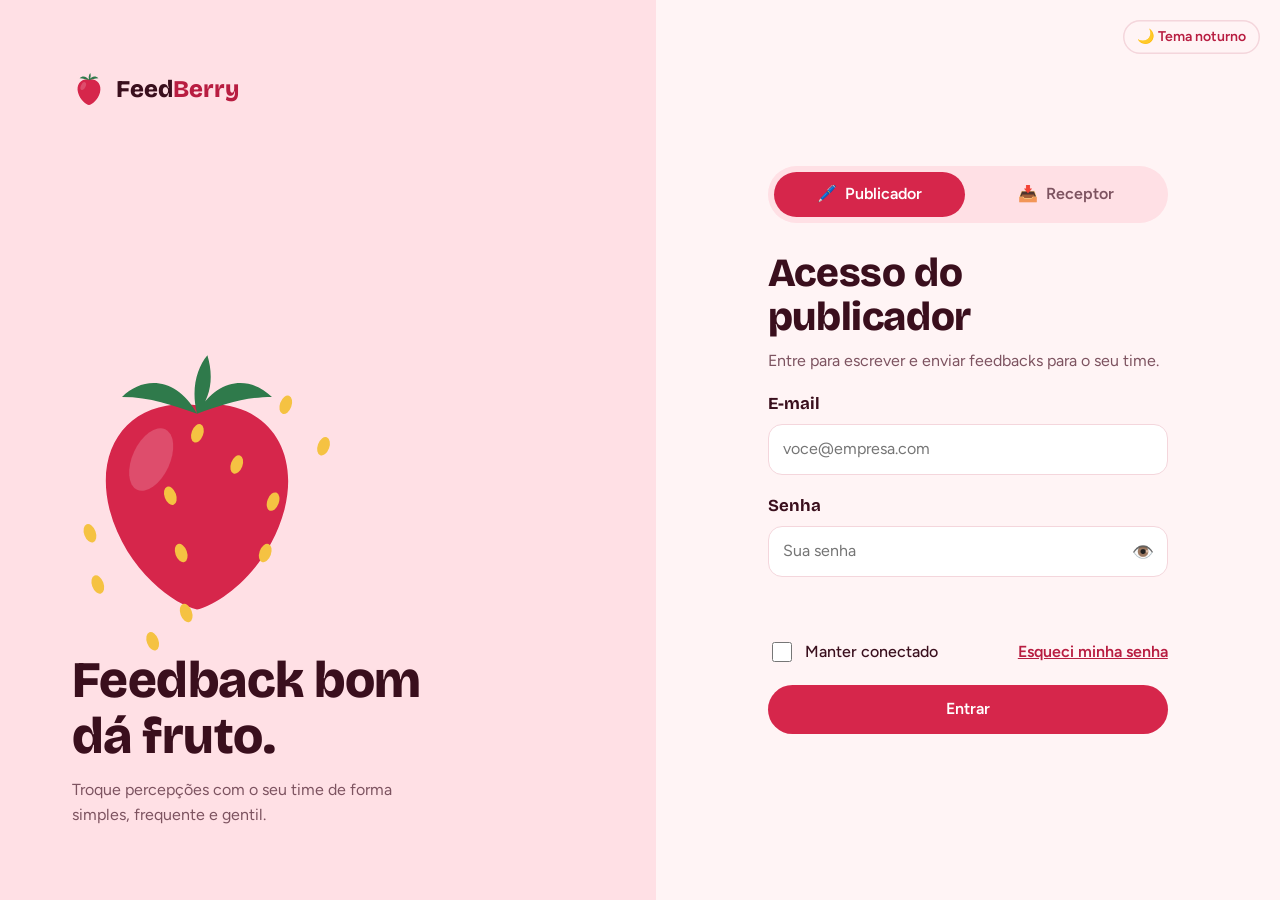
==== commit 0958041a: "feat(login): liga a tela de login à API de autenticação A tela envia e-mail, senha e perfil para POS" ====
--- a/src/frontend/index.html
+++ b/src/frontend/index.html
@@ -63,7 +63,7 @@
           <div>
             <label class="rotulo" for="publicador-senha">Senha</label>
             <div class="senha">
-              <input id="publicador-senha" name="senha" type="password" autocomplete="current-password" placeholder="Mínimo de 6 caracteres">
+              <input id="publicador-senha" name="senha" type="password" autocomplete="current-password" placeholder="Sua senha">
               <button class="olho" type="button" data-alternar-senha aria-controls="publicador-senha" aria-label="Mostrar senha" aria-pressed="false">👁️</button>
             </div>
           </div>
@@ -76,7 +76,6 @@
           </div>
 
           <button class="btn" type="submit">Entrar</button>
-          <small class="login__dica">Protótipo: use qualquer e-mail válido e uma senha com 6 ou mais caracteres.</small>
         </form>
       </div>
 
@@ -96,7 +95,7 @@
           <div>
             <label class="rotulo" for="receptor-senha">Senha</label>
             <div class="senha">
-              <input id="receptor-senha" name="senha" type="password" autocomplete="current-password" placeholder="Mínimo de 6 caracteres">
+              <input id="receptor-senha" name="senha" type="password" autocomplete="current-password" placeholder="Sua senha">
               <button class="olho" type="button" data-alternar-senha aria-controls="receptor-senha" aria-label="Mostrar senha" aria-pressed="false">👁️</button>
             </div>
           </div>
@@ -109,7 +108,6 @@
           </div>
 
           <button class="btn" type="submit">Entrar</button>
-          <small class="login__dica">Protótipo: use qualquer e-mail válido e uma senha com 6 ou mais caracteres.</small>
         </form>
       </div>
 
